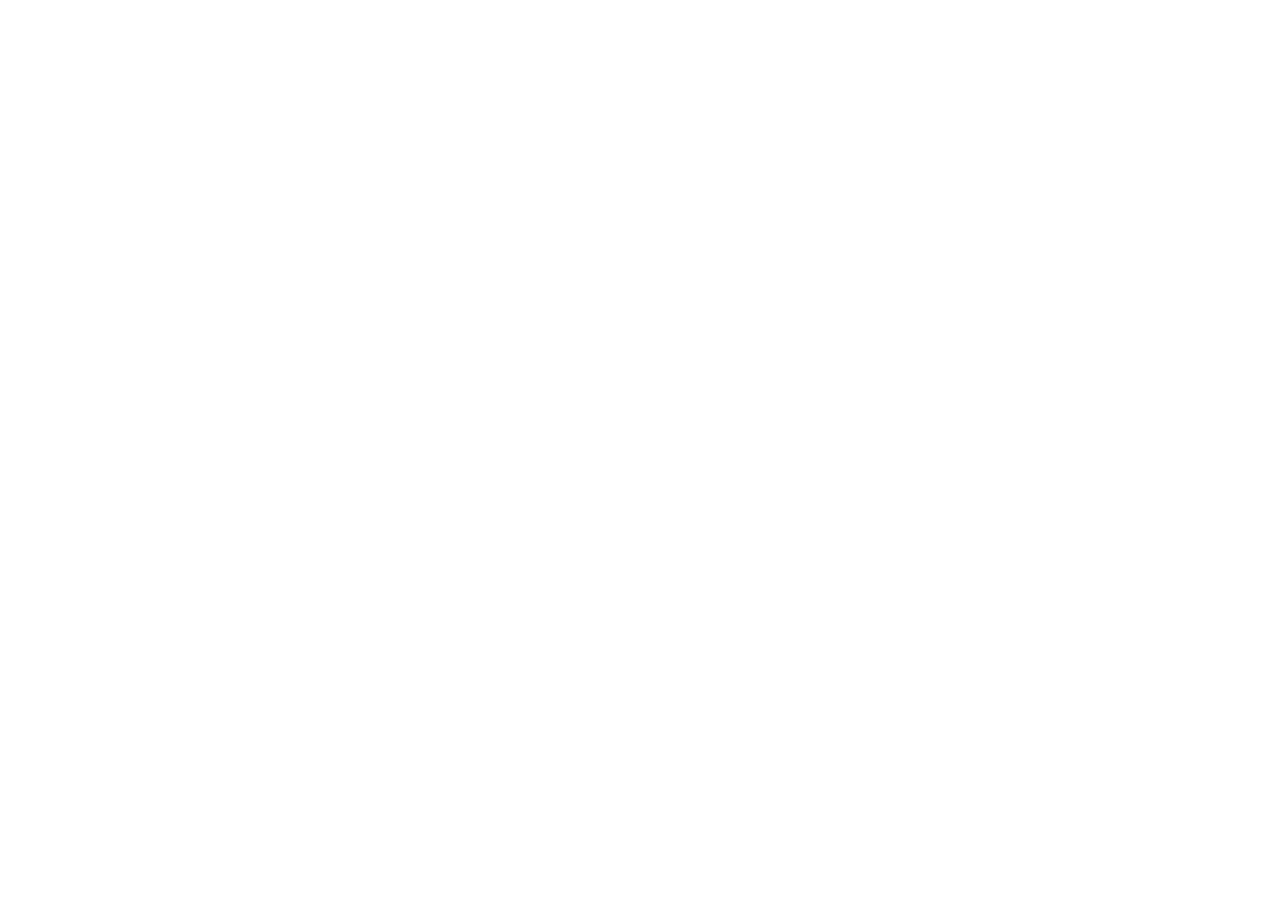
==== atividade01/index.html @ 582424bc "Cards" ====
<!DOCTYPE html>
<html lang="en">
<head>
    <meta charset="UTF-8">
    <meta name="viewport" content="width=device-width, initial-scale=1.0">
    <link rel="stylesheet" href="style.css">
    <title>Document</title>
</head>
<body>

    <header></header>
    <main></main>
    
</body>
</html>
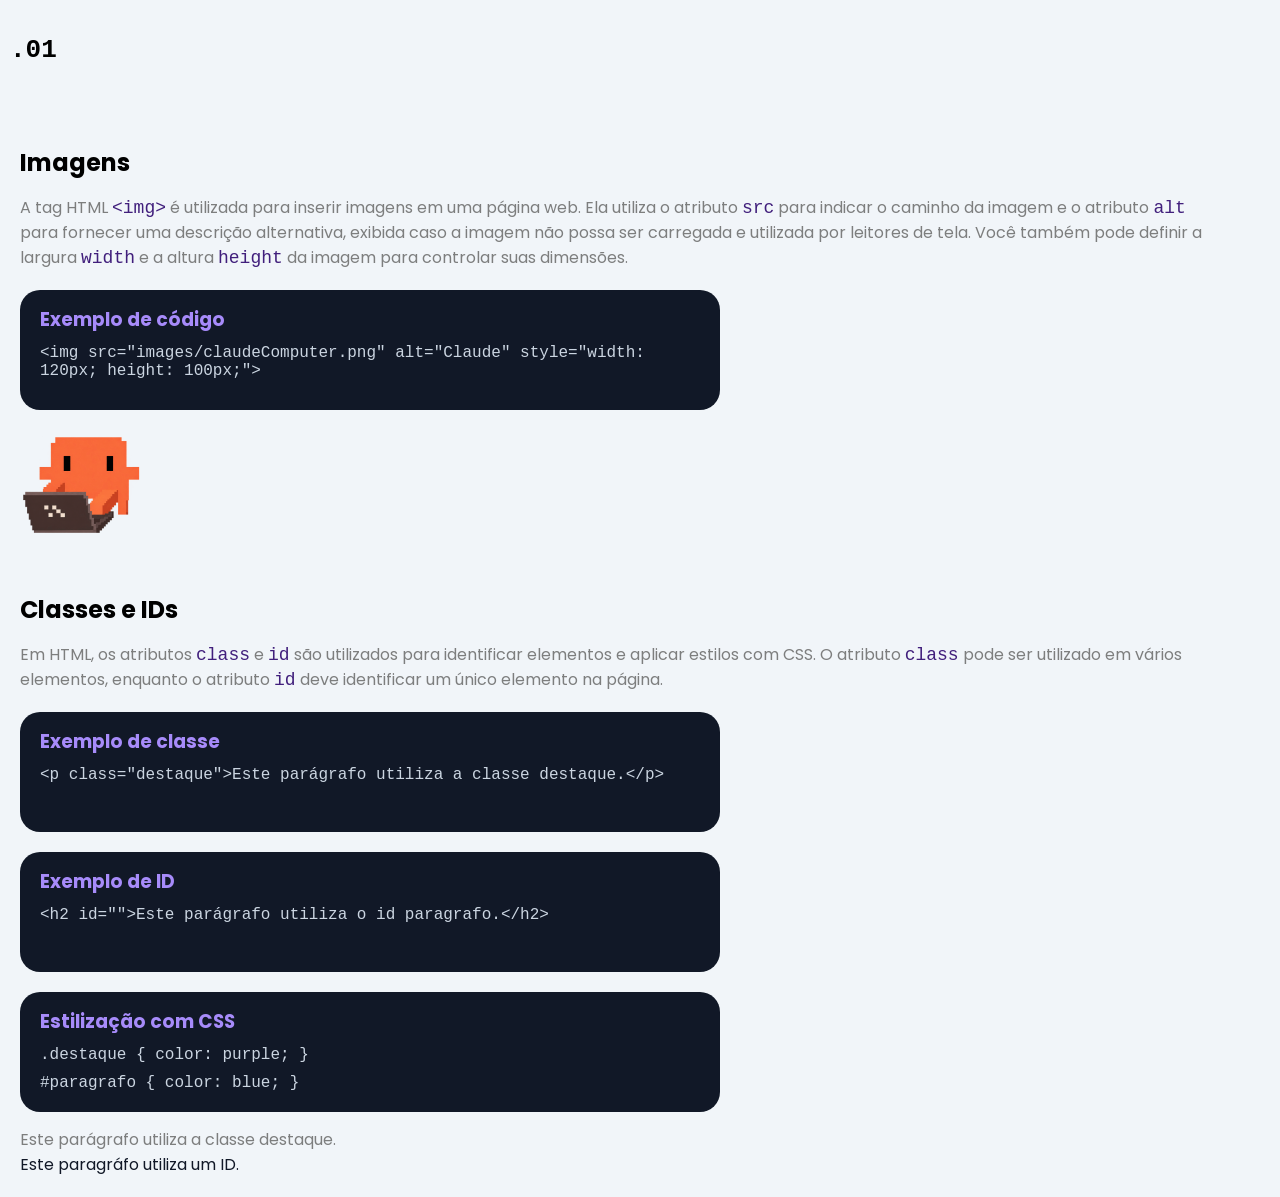
==== commit c66ff2a9: "atividade1 e atividade2" ====
--- a/atividade01/index.html
+++ b/atividade01/index.html
@@ -1,15 +1,62 @@
 <!DOCTYPE html>
-<html lang="en">
+<html lang="pt-BR">
 <head>
     <meta charset="UTF-8">
     <meta name="viewport" content="width=device-width, initial-scale=1.0">
-    <link rel="stylesheet" href="style.css">
-    <title>Document</title>
+    <link rel="stylesheet" href="css/styles.css">
+    <title>Atividade 01</title>
 </head>
 <body>
 
-    <header></header>
-    <main></main>
+    <header class="titulo-principal"> <h1>.01</h1></header>
+
+    <main class="centro">
+
+        <h2>Imagens</h2>
+        <p>A tag HTML <code>&lt;img&gt;</code> é utilizada para inserir imagens em uma página web. 
+            Ela utiliza o atributo <code>src</code> para indicar o caminho da imagem e o 
+            atributo <code>alt</code> para fornecer uma descrição alternativa, exibida caso 
+            a imagem não possa ser carregada e utilizada por leitores de tela. 
+            Você também pode definir a largura <code>width</code> e a altura <code>height</code> 
+            da imagem para controlar suas dimensões.</p>
+
+            <div class="codigo">
+                <h3>Exemplo de código</h3>
+                <code>&lt;img src="images/claudeComputer.png" alt="Claude" style="width: 120px; height: 100px;"&gt;</code>
+            </div>
+
+        <img src="images/claudeComputer.png" alt="claude" style="width: 120px; height: 100px;">
+
+        <h2>Classes e IDs</h2>
+
+        <p>
+            Em HTML, os atributos <code>class</code> e <code>id</code> são utilizados
+            para identificar elementos e aplicar estilos com CSS. O atributo
+            <code>class</code> pode ser utilizado em vários elementos, enquanto o
+            atributo <code>id</code> deve identificar um único elemento na página.
+        </p>
+        
+        <div class="codigo">
+            <h3>Exemplo de classe</h3>
+            <code>&lt;p class="destaque"&gt;Este parágrafo utiliza a classe destaque.&lt;/p&gt;</code>
+        </div>
+        
+        <div class="codigo">
+            <h3>Exemplo de ID</h3>
+            <code>&lt;h2 id=""&gt;Este parágrafo utiliza o id paragrafo.&lt;/h2&gt;</code>
+        </div>
+        
+        <div class="codigo">
+            <h3>Estilização com CSS</h3>
+            <code>.destaque { color: purple; }</code>
+            <code>#paragrafo { color: blue; }</code>
+        </div>
+        
+        <p class="destaque">Este parágrafo utiliza a classe destaque.</p>
+        
+        <p id="paragrafo">Este paragráfo utiliza um ID.</p>
+
+    </main>
     
 </body>
 </html>
--- a/atividade01/css/styles.css
+++ b/atividade01/css/styles.css
@@ -0,0 +1,99 @@
+@import url('https://fonts.googleapis.com/css2?family=Poppins:wght@400;500;600;700&family=Roboto:wght@400;500;700&display=swap');
+
+* {
+    margin: 0;
+    padding: 0;
+
+    box-sizing: border-box;
+}
+
+body {
+    min-height: 100vh;
+    display: grid;
+
+    grid-template-columns: 1fr;
+    grid-template-rows: 100px auto;
+}
+
+.titulo-principal{
+    font-family: monospace;
+    background-color: #F1F5F9;
+
+    display: flex;
+    justify-content: start;
+    align-items: center;
+    text-align: left;
+
+    padding: 10px;
+}
+
+.centro{
+    font-family: "Poppins";
+    background-color: #F1F5F9;
+
+    padding: 20px;
+}
+
+.centro p{
+    color: #7d7e7e;;
+    max-width: 1200px;
+}
+
+.centro h2{
+    margin-bottom: 15px;
+    margin-top: 25px;
+}
+
+.centro code{
+    font-size: 18px;
+    color: #411f7c;
+}
+
+.centro span {
+    color: #7C3AED;
+
+}
+
+.centro img{
+    margin-top: 25px;
+    margin-bottom: 25px;
+
+}
+
+
+.codigo {
+    display: flex;
+    width: 100%;
+    max-width: 700px;
+    min-height: 120px;
+    padding: 15px 20px;
+    flex-direction: column;
+
+    border-radius: 20px;
+    background-color: #111827;
+    color: white;
+
+    margin-top: 20px;
+}
+
+.codigo h3 {
+    color: #A78BFA;
+    display: flex;
+    justify-content: start;
+    align-items: center;
+}
+
+.codigo code {
+    margin-top: 10px;
+    font-size: large;
+    color: #CBD5E1;
+}
+
+.destaque{
+    color: #CBD5E1;
+    margin-top: 15px;
+}
+
+#paragrafo{
+    color: #111827;
+}
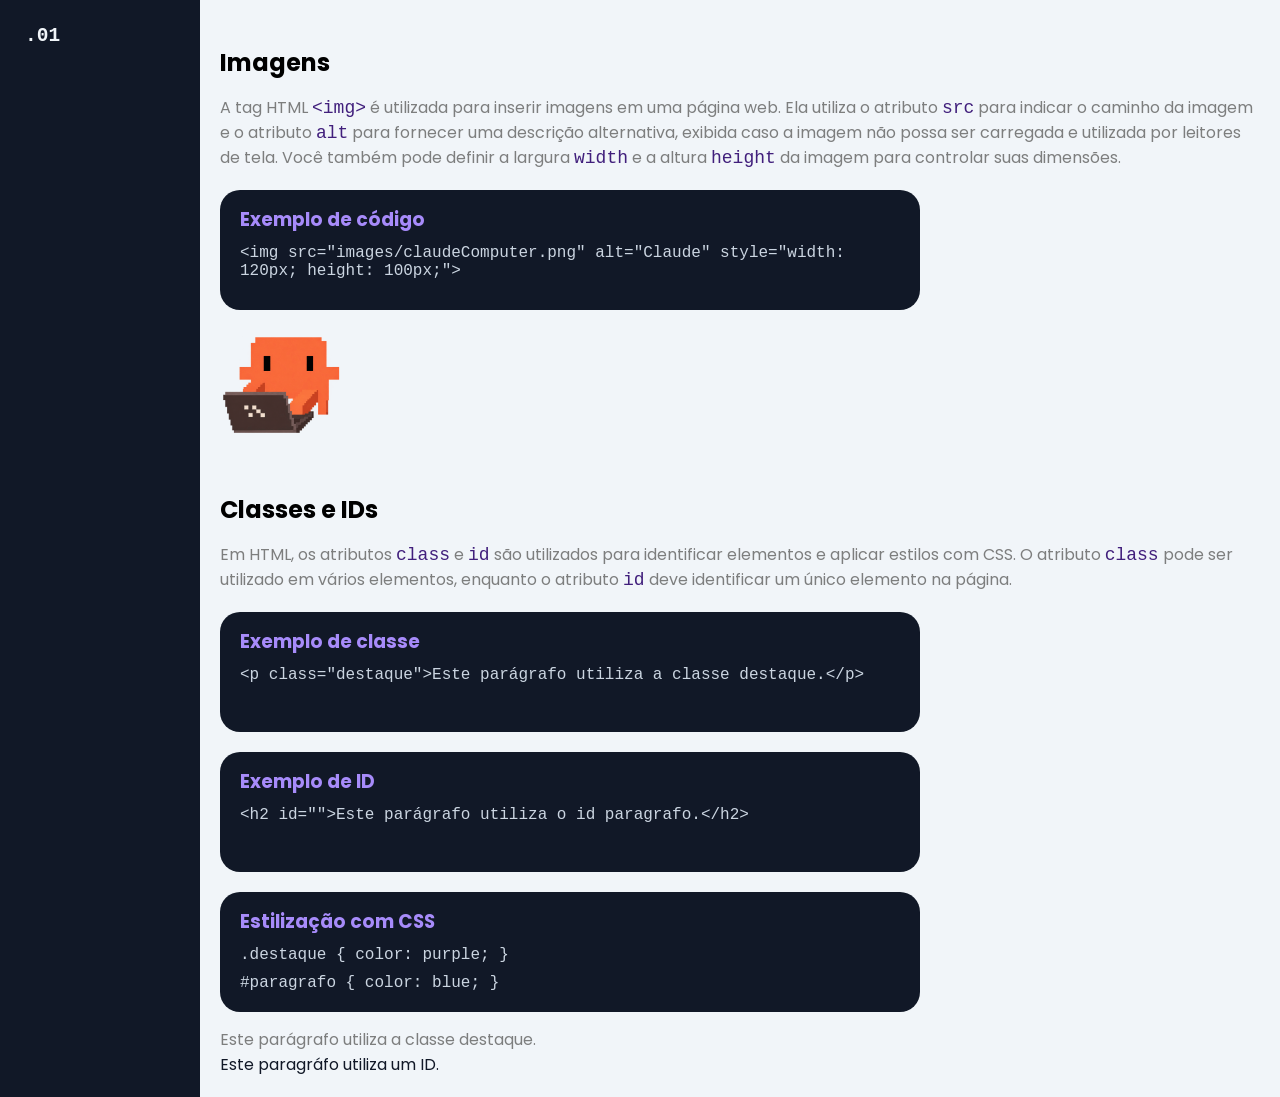
==== commit f1d9c52b: "lado-esquerdo" ====
--- a/atividade01/index.html
+++ b/atividade01/index.html
@@ -8,7 +8,7 @@
 </head>
 <body>
 
-    <header class="titulo-principal"> <h1>.01</h1></header>
+    <aside class="lado-esquerdo"> <h1>.01</h1></aside>
 
     <main class="centro">
 
--- a/atividade01/css/styles.css
+++ b/atividade01/css/styles.css
@@ -9,28 +9,30 @@
 
 body {
     min-height: 100vh;
-    display: grid;
+    display: flex;
 
     grid-template-columns: 1fr;
     grid-template-rows: 100px auto;
 }
 
-.titulo-principal{
+.lado-esquerdo{
     font-family: monospace;
-    background-color: #F1F5F9;
+    flex: 0 0 200px;
+    padding: 25px;
+    background-color: #111827;
 
-    display: flex;
-    justify-content: start;
-    align-items: center;
-    text-align: left;
+}
 
-    padding: 10px;
+.lado-esquerdo h1{
+    color: #F1F5F9;
 }
 
 .centro{
+
+    flex: 2;
     font-family: "Poppins";
     background-color: #F1F5F9;
-
+   
     padding: 20px;
 }
 
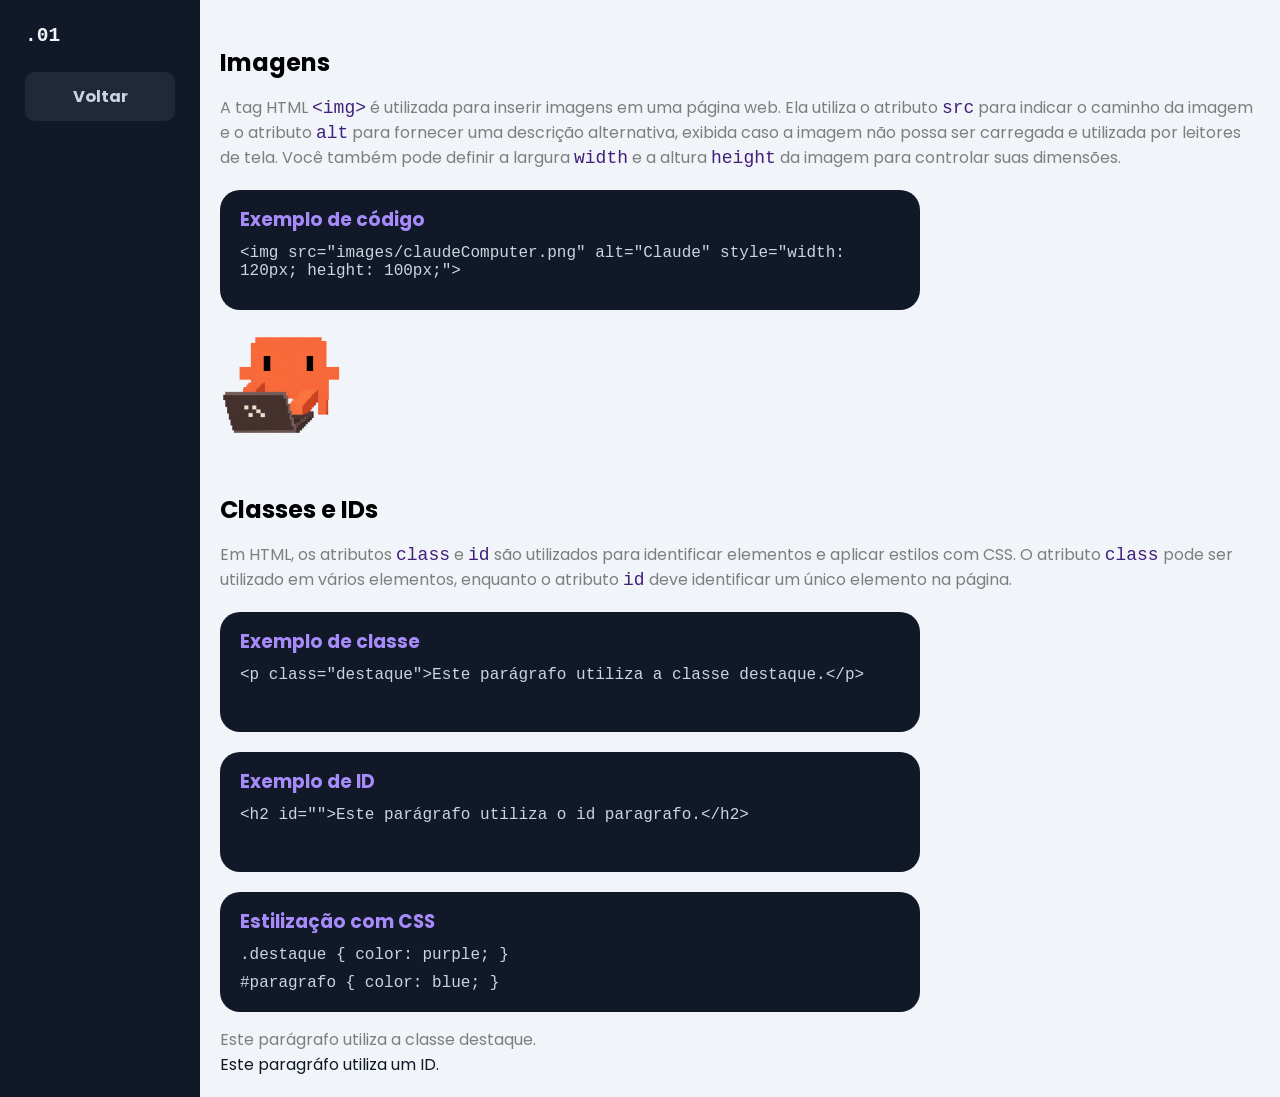
==== commit 27df319c: "atividade 05, botao voltar" ====
--- a/atividade01/index.html
+++ b/atividade01/index.html
@@ -8,7 +8,11 @@
 </head>
 <body>
 
-    <aside class="lado-esquerdo"> <h1>.01</h1></aside>
+    <aside class="lado-esquerdo">
+        <h1>.01</h1>
+        <a href="../index.html" class="botao-voltar"><h3>Voltar</h3></a>
+    </aside>
+    
 
     <main class="centro">
 
--- a/atividade01/css/styles.css
+++ b/atividade01/css/styles.css
@@ -20,12 +20,28 @@
     flex: 0 0 200px;
     padding: 25px;
     background-color: #111827;
+    display: flex;
+    flex-direction: column;
+
 
 }
 
 .lado-esquerdo h1{
     color: #F1F5F9;
 }
+
+.botao-voltar {
+    text-decoration: none;
+    color: #CBD5E1;
+    background-color: #1F2937;
+    padding: 12px;
+    border-radius: 10px;
+    text-align: center;
+    font-family: "Poppins";
+    font-size: 14px;
+    margin-top: 25px;
+}
+
 
 .centro{
 
